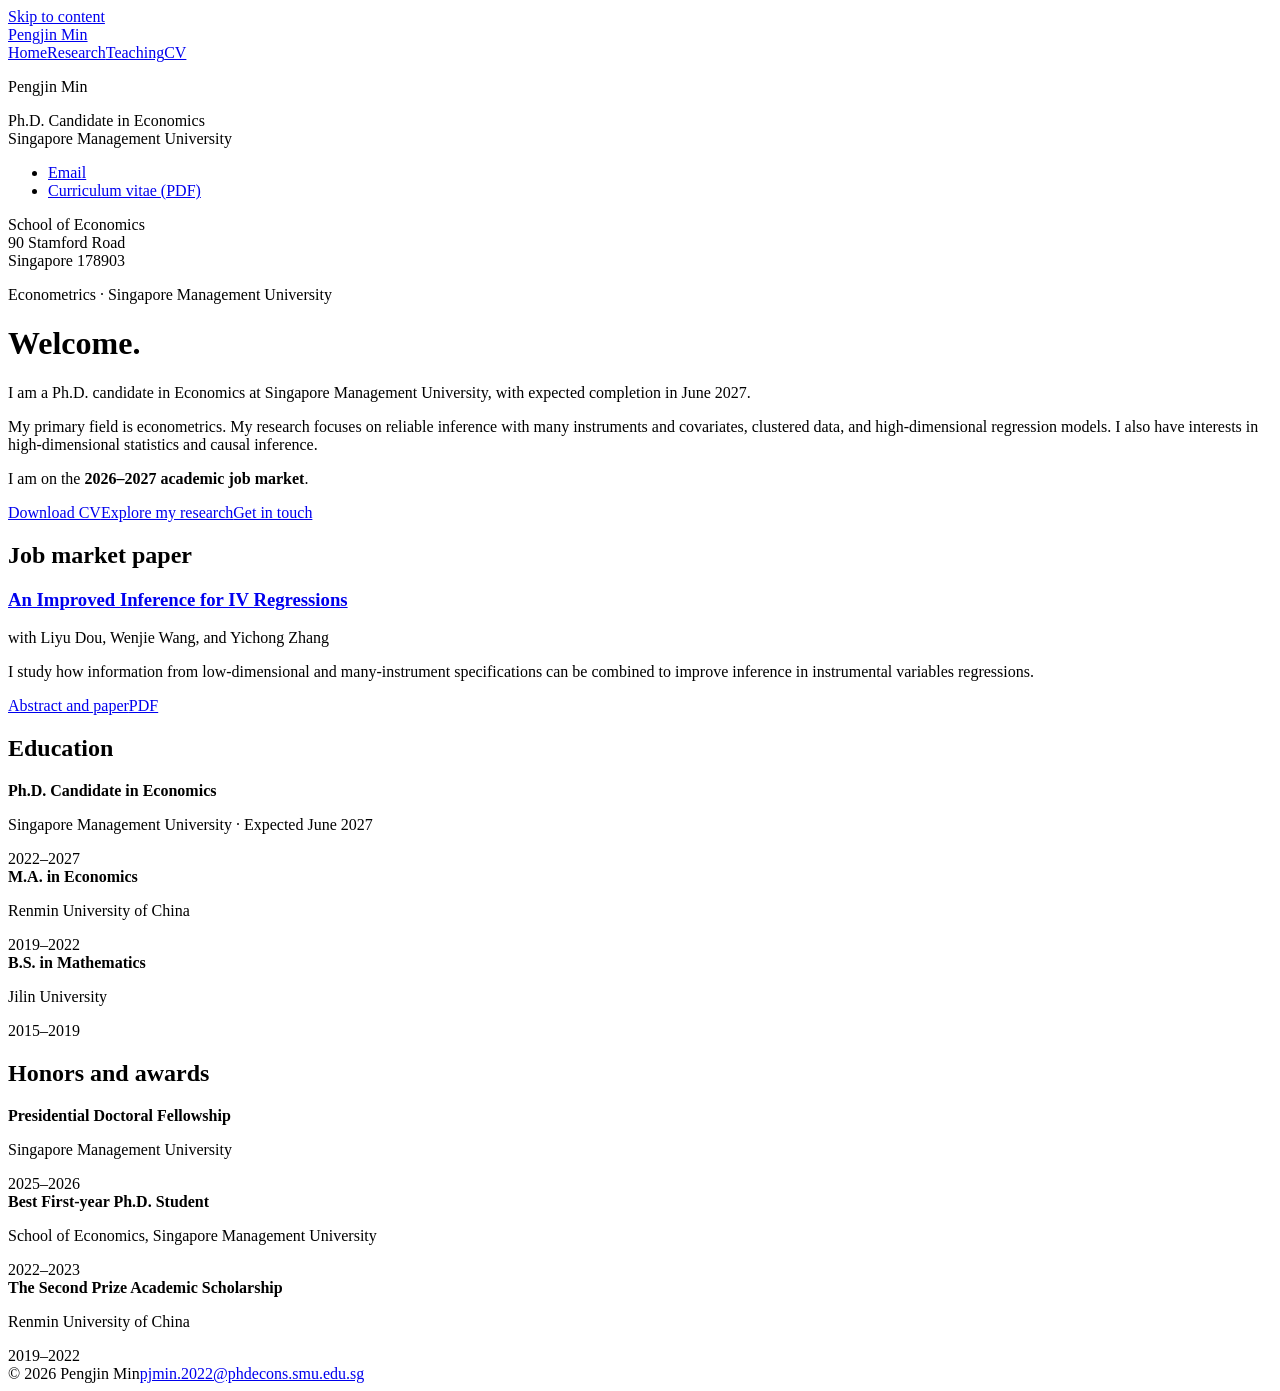
==== index.html @ b20af6e9 "Add academic website pages and editing guide" ====
<!doctype html>
<html lang="en">
<head>
  <meta charset="utf-8">
  <meta name="viewport" content="width=device-width,initial-scale=1">
  <title>Home | Pengjin Min</title>
  <meta name="description" content="Pengjin Min is a Ph.D. candidate in Economics at Singapore Management University. Research in econometrics, high-dimensional statistics, and causal inference.">
  <meta name="theme-color" content="#223342">
  <link rel="canonical" href="https://minpj1997.github.io/">
  <meta property="og:type" content="website">
  <meta property="og:title" content="Home | Pengjin Min">
  <meta property="og:description" content="Pengjin Min is a Ph.D. candidate in Economics at Singapore Management University. Research in econometrics, high-dimensional statistics, and causal inference.">
  <meta property="og:url" content="https://minpj1997.github.io/">
  <link rel="stylesheet" href="assets/style.css">
  <link rel="icon" href="assets/favicon.svg" type="image/svg+xml">
  <script type="application/ld+json">{"@context": "https://schema.org", "@type": "Person", "name": "Pengjin Min", "url": "https://minpj1997.github.io/", "jobTitle": "Ph.D. Candidate in Economics", "affiliation": {"@type": "CollegeOrUniversity", "name": "Singapore Management University"}, "email": "mailto:pjmin.2022@phdecons.smu.edu.sg"}</script>
  
</head>
<body>
  <a class="skip" href="#main">Skip to content</a>
  <header class="site-header"><a class="wordmark" href="index.html">Pengjin Min</a><nav class="nav" aria-label="Main navigation"><a href="index.html" aria-current="page">Home</a><a href="research.html">Research</a><a href="teaching.html">Teaching</a><a href="files/Pengjin_Min_CV.pdf">CV</a></nav></header>
  <div class="layout">
    <aside class="profile" aria-label="Profile and contact">
      <p class="profile-name">Pengjin Min</p>
      <p class="role">Ph.D. Candidate in Economics<br>Singapore Management University</p>
      <ul><li><a href="mailto:pjmin.2022@phdecons.smu.edu.sg">Email</a></li><li><a href="files/Pengjin_Min_CV.pdf">Curriculum vitae (PDF)</a></li></ul>
      <p class="contact-address">School of Economics<br>90 Stamford Road<br>Singapore 178903</p>
    </aside>
    <main id="main"><p class="kicker">Econometrics · Singapore Management University</p>
<h1>Welcome.</h1>
<div class="intro"><p>I am a Ph.D. candidate in Economics at Singapore Management University, with expected completion in June 2027.</p><p>My primary field is econometrics. My research focuses on reliable inference with many instruments and covariates, clustered data, and high-dimensional regression models. I also have interests in high-dimensional statistics and causal inference.</p></div>
<div class="market"><p>I am on the <strong>2026–2027 academic job market</strong>.</p></div>
<div class="inline-links"><a href="files/Pengjin_Min_CV.pdf">Download CV</a><a href="research.html">Explore my research</a><a href="mailto:pjmin.2022@phdecons.smu.edu.sg">Get in touch</a></div>
<h2>Job market paper</h2>
<article class="paper"><h3><a href="papers/iv-inference.html">An Improved Inference for IV Regressions</a></h3><p class="coauthors">with Liyu Dou, Wenjie Wang, and Yichong Zhang</p><p class="paper-summary">I study how information from low-dimensional and many-instrument specifications can be combined to improve inference in instrumental variables regressions.</p><div class="paper-links"><a href="papers/iv-inference.html">Abstract and paper</a><a href="https://arxiv.org/pdf/2506.23816">PDF</a></div></article>
<h2>Education</h2><div class="entry"><div><strong>Ph.D. Candidate in Economics</strong><p>Singapore Management University · Expected June 2027</p></div><time>2022–2027</time></div><div class="entry"><div><strong>M.A. in Economics</strong><p>Renmin University of China</p></div><time>2019–2022</time></div><div class="entry"><div><strong>B.S. in Mathematics</strong><p>Jilin University</p></div><time>2015–2019</time></div><h2>Honors and awards</h2><div class="entry"><div><strong>Presidential Doctoral Fellowship</strong><p>Singapore Management University</p></div><time>2025–2026</time></div><div class="entry"><div><strong>Best First-year Ph.D. Student</strong><p>School of Economics, Singapore Management University</p></div><time>2022–2023</time></div><div class="entry"><div><strong>The Second Prize Academic Scholarship</strong><p>Renmin University of China</p></div><time>2019–2022</time></div></main>
  </div>
  <footer class="site-footer"><span>© 2026 Pengjin Min</span><a href="mailto:pjmin.2022@phdecons.smu.edu.sg">pjmin.2022@phdecons.smu.edu.sg</a></footer>
</body>
</html>
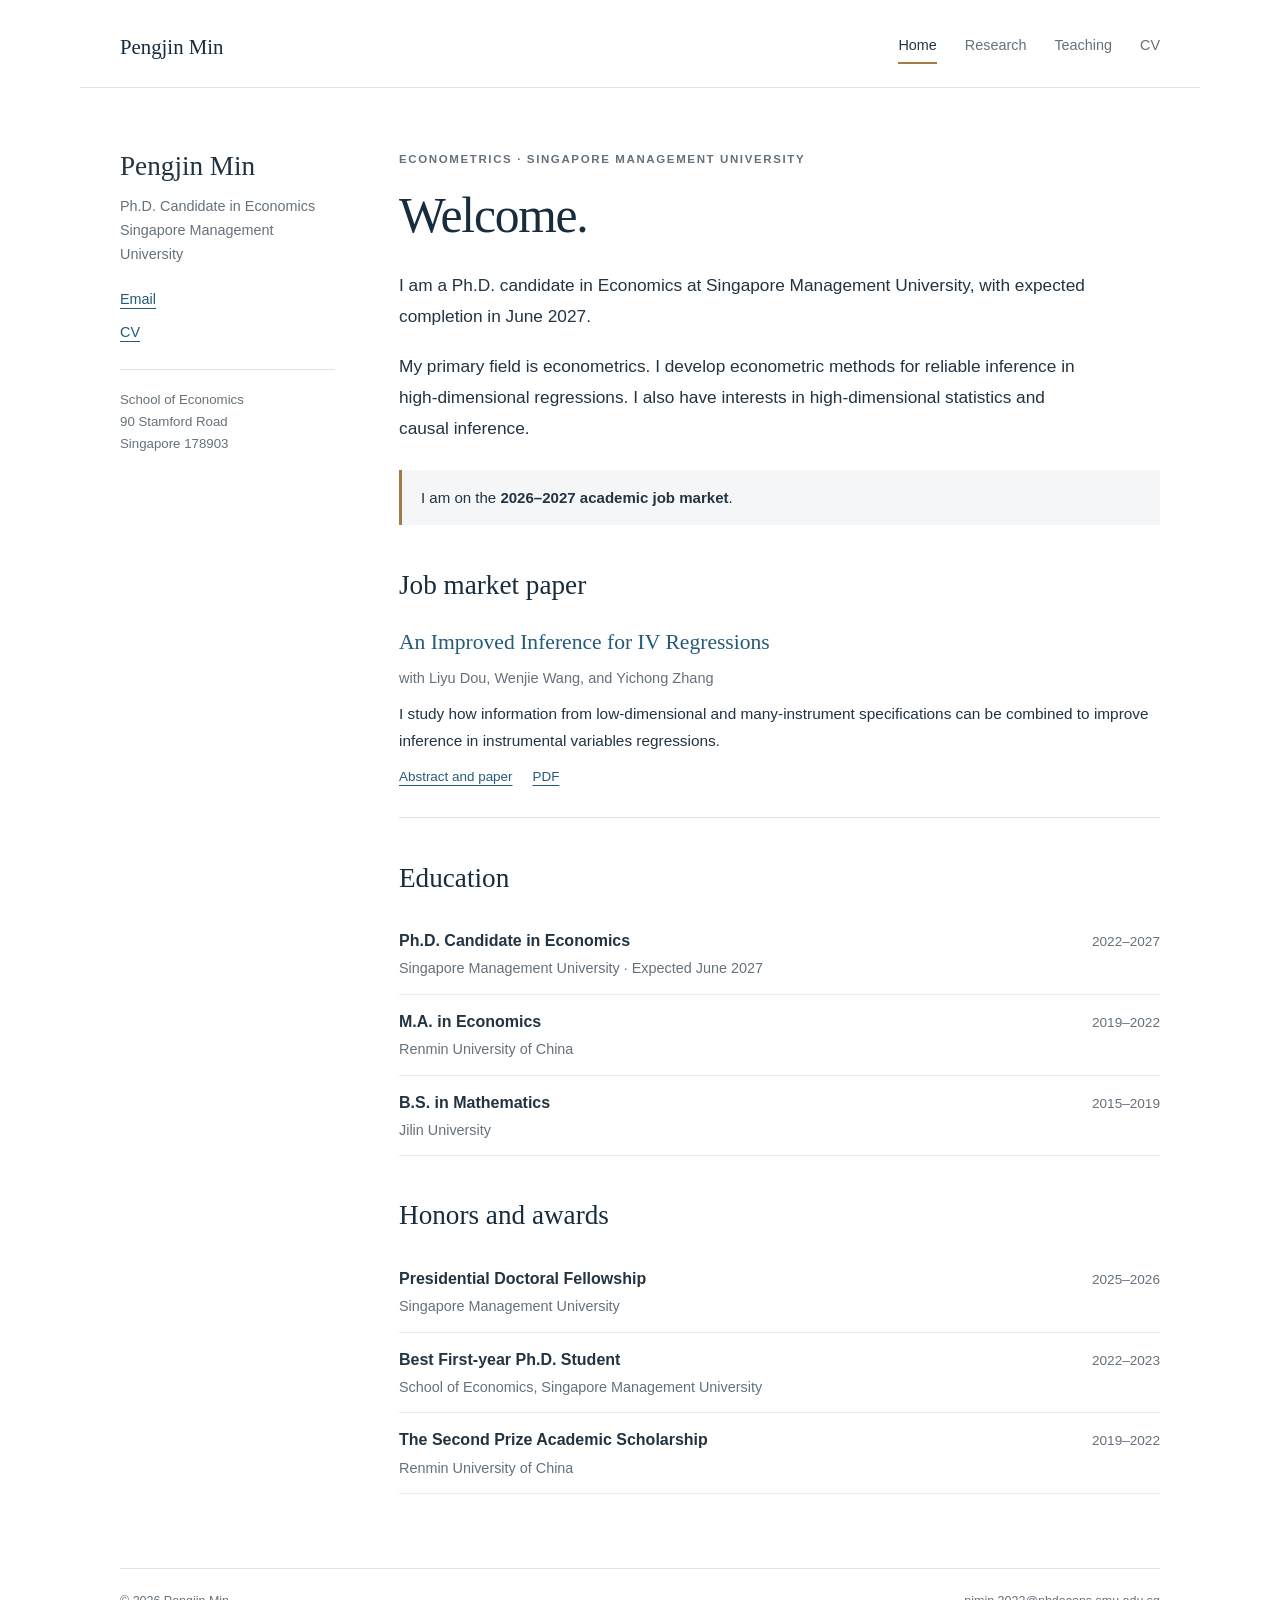
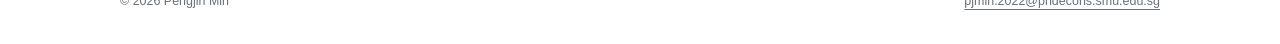
==== commit 81668389: "Refine homepage description and simplify CV links" ====
--- a/index.html
+++ b/index.html
@@ -23,14 +23,13 @@
     <aside class="profile" aria-label="Profile and contact">
       <p class="profile-name">Pengjin Min</p>
       <p class="role">Ph.D. Candidate in Economics<br>Singapore Management University</p>
-      <ul><li><a href="mailto:pjmin.2022@phdecons.smu.edu.sg">Email</a></li><li><a href="files/Pengjin_Min_CV.pdf">Curriculum vitae (PDF)</a></li></ul>
+      <ul><li><a href="mailto:pjmin.2022@phdecons.smu.edu.sg">Email</a></li><li><a href="files/Pengjin_Min_CV.pdf">CV</a></li></ul>
       <p class="contact-address">School of Economics<br>90 Stamford Road<br>Singapore 178903</p>
     </aside>
     <main id="main"><p class="kicker">Econometrics · Singapore Management University</p>
 <h1>Welcome.</h1>
-<div class="intro"><p>I am a Ph.D. candidate in Economics at Singapore Management University, with expected completion in June 2027.</p><p>My primary field is econometrics. My research focuses on reliable inference with many instruments and covariates, clustered data, and high-dimensional regression models. I also have interests in high-dimensional statistics and causal inference.</p></div>
+<div class="intro"><p>I am a Ph.D. candidate in Economics at Singapore Management University, with expected completion in June 2027.</p><p>My primary field is econometrics. I develop econometric methods for reliable inference in high-dimensional regressions. I also have interests in high-dimensional statistics and causal inference.</p></div>
 <div class="market"><p>I am on the <strong>2026–2027 academic job market</strong>.</p></div>
-<div class="inline-links"><a href="files/Pengjin_Min_CV.pdf">Download CV</a><a href="research.html">Explore my research</a><a href="mailto:pjmin.2022@phdecons.smu.edu.sg">Get in touch</a></div>
 <h2>Job market paper</h2>
 <article class="paper"><h3><a href="papers/iv-inference.html">An Improved Inference for IV Regressions</a></h3><p class="coauthors">with Liyu Dou, Wenjie Wang, and Yichong Zhang</p><p class="paper-summary">I study how information from low-dimensional and many-instrument specifications can be combined to improve inference in instrumental variables regressions.</p><div class="paper-links"><a href="papers/iv-inference.html">Abstract and paper</a><a href="https://arxiv.org/pdf/2506.23816">PDF</a></div></article>
 <h2>Education</h2><div class="entry"><div><strong>Ph.D. Candidate in Economics</strong><p>Singapore Management University · Expected June 2027</p></div><time>2022–2027</time></div><div class="entry"><div><strong>M.A. in Economics</strong><p>Renmin University of China</p></div><time>2019–2022</time></div><div class="entry"><div><strong>B.S. in Mathematics</strong><p>Jilin University</p></div><time>2015–2019</time></div><h2>Honors and awards</h2><div class="entry"><div><strong>Presidential Doctoral Fellowship</strong><p>Singapore Management University</p></div><time>2025–2026</time></div><div class="entry"><div><strong>Best First-year Ph.D. Student</strong><p>School of Economics, Singapore Management University</p></div><time>2022–2023</time></div><div class="entry"><div><strong>The Second Prize Academic Scholarship</strong><p>Renmin University of China</p></div><time>2019–2022</time></div></main>
--- a/assets/style.css
+++ b/assets/style.css
@@ -0,0 +1,6 @@
+:root{--ink:#223342;--muted:#65717b;--link:#245b7a;--rule:#dce2e6;--paper:#fff;--wash:#f4f6f7;--accent:#a47b43}
+*{box-sizing:border-box}html{scroll-behavior:smooth}body{margin:0;background:var(--paper);color:var(--ink);font-family:-apple-system,BlinkMacSystemFont,"Segoe UI",Arial,sans-serif;font-size:16px;line-height:1.7;-webkit-font-smoothing:antialiased}a{color:var(--link);text-decoration-thickness:1px;text-underline-offset:4px}a:hover{color:#102f45}a:focus-visible,summary:focus-visible{outline:3px solid #9dc4d7;outline-offset:5px}p{margin:0 0 1.15rem}h1,h2,h3{font-family:Georgia,"Times New Roman",serif;font-weight:400;line-height:1.23;color:#172c3d}h1{font-size:clamp(2.3rem,4.5vw,3.1rem);letter-spacing:-.025em;margin:0 0 1.5rem}h2{font-size:1.7rem;margin:2.7rem 0 1.2rem}h3{font-size:1.25rem;margin:0 0 .6rem}ul{padding-left:1.2rem}.skip{position:absolute;left:1rem;top:-80px;background:#fff;padding:.6rem 1rem;z-index:5}.skip:focus{top:1rem}.site-header{max-width:1120px;margin:auto;padding:28px 40px 23px;display:flex;justify-content:space-between;align-items:center;border-bottom:1px solid var(--rule);gap:24px}.wordmark{font-family:Georgia,"Times New Roman",serif;font-size:1.3rem;text-decoration:none;color:#172c3d}.nav{display:flex;flex-wrap:wrap;gap:28px;font-size:.9rem}.nav a{text-decoration:none;color:var(--muted);padding:5px 0}.nav a[aria-current=page]{color:var(--ink);border-bottom:2px solid var(--accent)}.nav a:hover{color:var(--link)}.layout{max-width:1120px;margin:auto;display:grid;grid-template-columns:215px minmax(0,1fr);gap:64px;padding:62px 40px 74px}.profile{font-size:.9rem;line-height:1.65}.profile-name{font-family:Georgia,"Times New Roman",serif;font-size:1.7rem;line-height:1.2;color:var(--ink);margin:0 0 12px}.profile .role{margin:0 0 22px;color:var(--muted)}.profile ul{list-style:none;padding:0;margin:0}.profile li{margin:.55rem 0}.profile a{overflow-wrap:anywhere}.profile .contact-address{border-top:1px solid var(--rule);margin-top:24px;padding-top:19px;color:var(--muted);font-size:.83rem}.kicker{font-size:.72rem;font-weight:600;letter-spacing:.14em;text-transform:uppercase;color:var(--muted);margin:0 0 15px}.intro{font-size:1.08rem;line-height:1.8;max-width:690px}.market{padding:15px 19px;background:var(--wash);border-left:3px solid var(--accent);font-size:.94rem;margin:26px 0 29px}.market p{margin:0}.inline-links{display:flex;flex-wrap:wrap;gap:10px 24px;font-size:.9rem;margin:18px 0 0}.section-lead{color:var(--muted);max-width:660px}.paper{padding:26px 0 29px;border-bottom:1px solid var(--rule)}.paper:first-of-type{padding-top:8px}.paper h2,.paper h3{font-size:1.35rem;margin:0 0 .65rem}.paper h3 a,.paper h2 a{text-decoration:none}.paper h3 a:hover,.paper h2 a:hover{text-decoration:underline}.coauthors{color:var(--muted);font-size:.91rem;margin:0 0 .65rem}.status{font-size:.81rem;color:var(--muted);margin:0 0 1rem}.tag{display:inline-block;font-family:-apple-system,BlinkMacSystemFont,"Segoe UI",Arial,sans-serif;color:#73562f;font-size:.69rem;letter-spacing:.07em;text-transform:uppercase;margin-bottom:10px;font-weight:650}.paper-summary{font-size:.96rem;margin-bottom:12px}.paper details{font-size:.92rem;margin-top:14px}.paper summary{color:var(--link);cursor:pointer;width:max-content;max-width:100%}.paper details[open] summary{margin-bottom:14px}.paper details p{color:#44525f;line-height:1.8}.paper-links{display:flex;gap:20px;flex-wrap:wrap;font-size:.84rem}.paper-links a{white-space:nowrap}.entry{display:grid;grid-template-columns:1fr auto;gap:16px;padding:13px 0;border-bottom:1px solid #e8ecef}.entry strong{font-weight:550}.entry p{margin:2px 0 0;color:var(--muted);font-size:.9rem}.entry time{font-size:.85rem;color:var(--muted);white-space:nowrap;padding-top:3px}.small{font-size:.87rem;color:var(--muted)}.paper-page h1{font-size:clamp(1.9rem,3.5vw,2.5rem)}.paper-page .abstract{font-family:Georgia,"Times New Roman",serif;font-size:1.08rem;line-height:1.85}.paper-page .back{display:inline-block;font-size:.84rem;margin-bottom:25px}.site-footer{max-width:1040px;margin:0 auto;padding:22px 0 32px;border-top:1px solid var(--rule);font-size:.78rem;display:flex;justify-content:space-between;gap:20px;color:var(--muted)}.site-footer a{color:var(--muted)}
+@media(max-width:850px){.layout{grid-template-columns:185px minmax(0,1fr);gap:36px;padding:44px 28px 58px}.site-header{padding:22px 28px}.site-footer{margin:0 28px}.nav{gap:20px}}
+@media(max-width:620px){.site-header{padding:20px 22px;align-items:flex-start;flex-direction:column;gap:12px}.nav{gap:25px;font-size:.88rem}.layout{display:block;padding:33px 22px 48px}.profile{display:none}.intro{font-size:1rem}h1{font-size:2.3rem;margin-bottom:1.3rem}h2{margin-top:2.2rem}.entry{gap:9px}.entry time{font-size:.78rem}.site-footer{margin:0 22px;flex-direction:column;gap:5px}.paper-page h1{font-size:1.9rem}.market{padding:14px 16px}.paper{padding:24px 0}.paper-page .abstract{font-size:1rem}}
+@media(prefers-reduced-motion:reduce){html{scroll-behavior:auto}}
+@media print{.site-header,.profile,.site-footer,.skip,.back{display:none}.layout{display:block;padding:0;max-width:none}body{font-size:11pt}.market{background:none}.paper{break-inside:avoid}a{color:#000}}
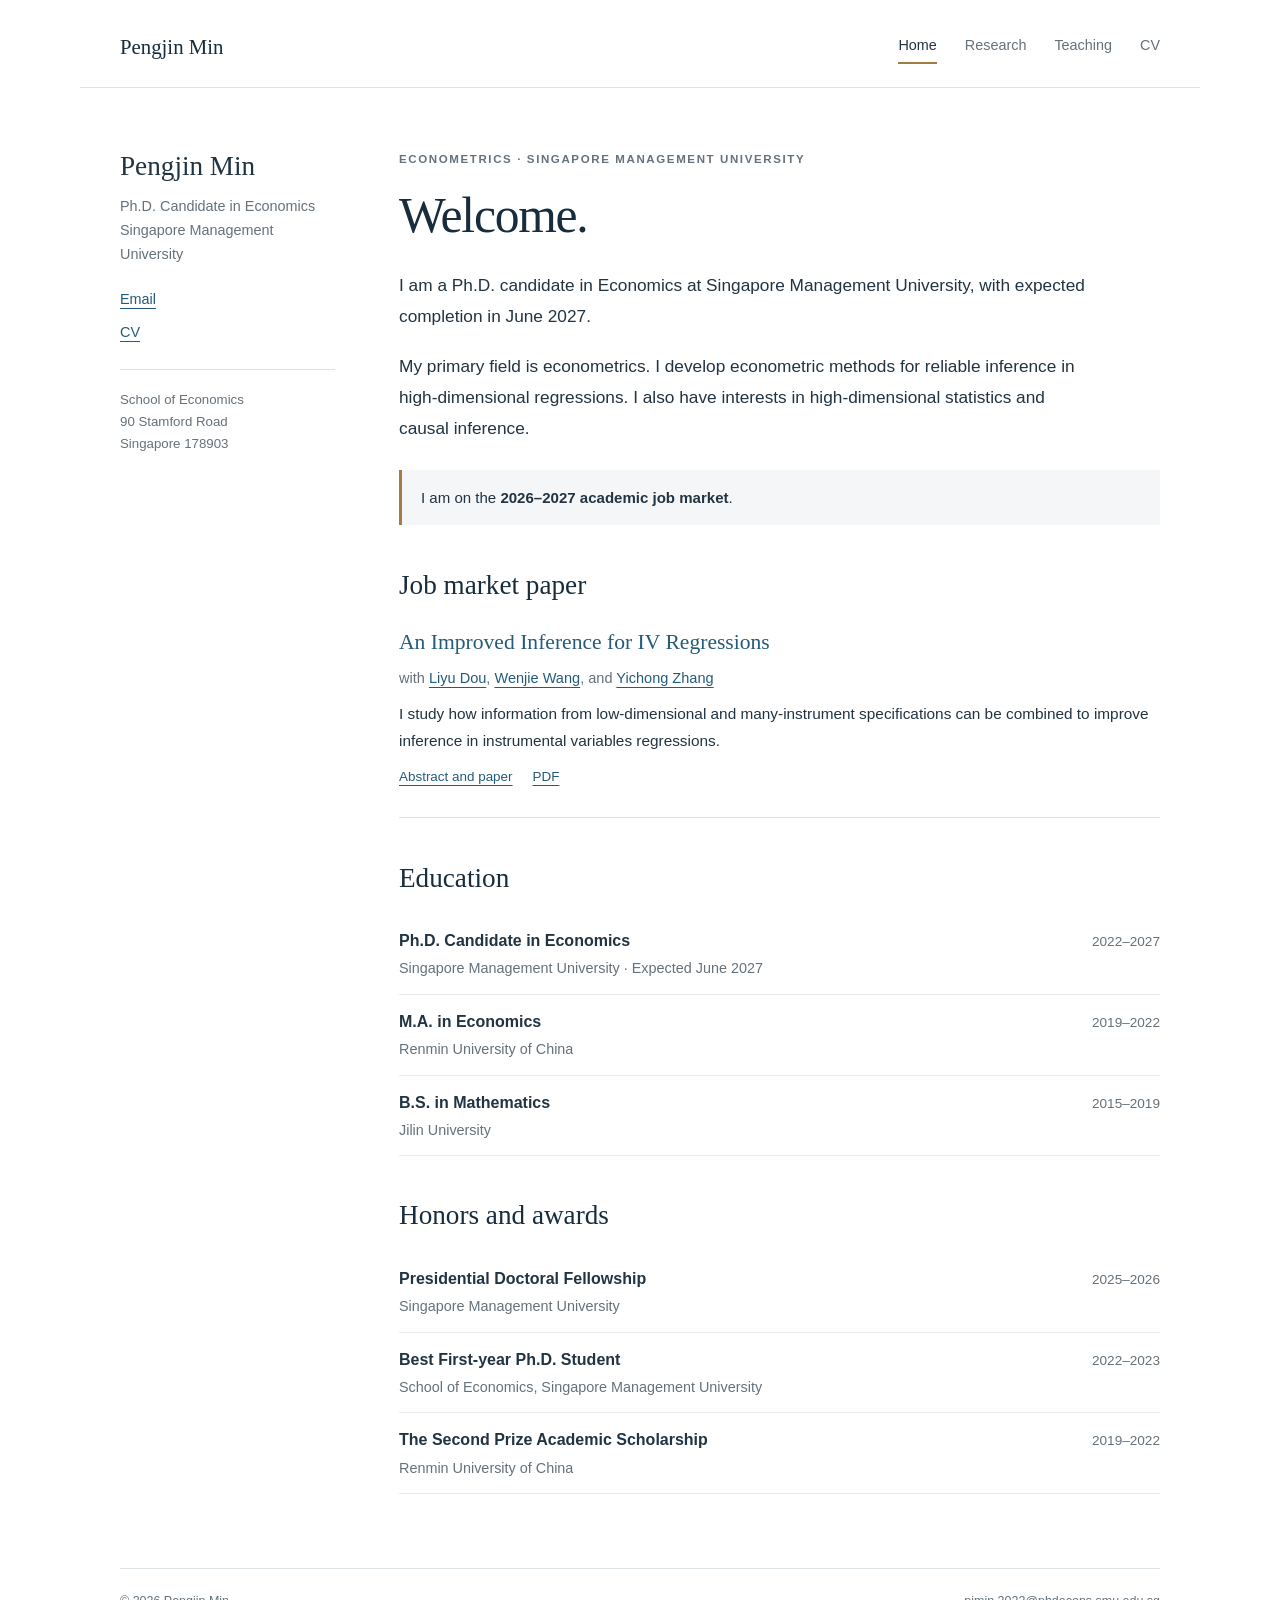
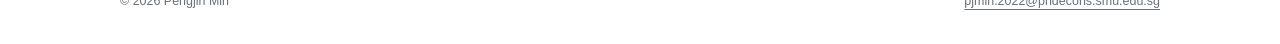
==== commit f4076e9e: "Link coauthor names to their personal websites" ====
--- a/index.html
+++ b/index.html
@@ -31,7 +31,7 @@
 <div class="intro"><p>I am a Ph.D. candidate in Economics at Singapore Management University, with expected completion in June 2027.</p><p>My primary field is econometrics. I develop econometric methods for reliable inference in high-dimensional regressions. I also have interests in high-dimensional statistics and causal inference.</p></div>
 <div class="market"><p>I am on the <strong>2026–2027 academic job market</strong>.</p></div>
 <h2>Job market paper</h2>
-<article class="paper"><h3><a href="papers/iv-inference.html">An Improved Inference for IV Regressions</a></h3><p class="coauthors">with Liyu Dou, Wenjie Wang, and Yichong Zhang</p><p class="paper-summary">I study how information from low-dimensional and many-instrument specifications can be combined to improve inference in instrumental variables regressions.</p><div class="paper-links"><a href="papers/iv-inference.html">Abstract and paper</a><a href="https://arxiv.org/pdf/2506.23816">PDF</a></div></article>
+<article class="paper"><h3><a href="papers/iv-inference.html">An Improved Inference for IV Regressions</a></h3><p class="coauthors">with <a href="https://sites.google.com/view/liyudou/">Liyu Dou</a>, <a href="https://sites.google.com/site/wenjiemetrics/home">Wenjie Wang</a>, and <a href="https://sites.google.com/site/yichongzhang86/">Yichong Zhang</a></p><p class="paper-summary">I study how information from low-dimensional and many-instrument specifications can be combined to improve inference in instrumental variables regressions.</p><div class="paper-links"><a href="papers/iv-inference.html">Abstract and paper</a><a href="https://arxiv.org/pdf/2506.23816">PDF</a></div></article>
 <h2>Education</h2><div class="entry"><div><strong>Ph.D. Candidate in Economics</strong><p>Singapore Management University · Expected June 2027</p></div><time>2022–2027</time></div><div class="entry"><div><strong>M.A. in Economics</strong><p>Renmin University of China</p></div><time>2019–2022</time></div><div class="entry"><div><strong>B.S. in Mathematics</strong><p>Jilin University</p></div><time>2015–2019</time></div><h2>Honors and awards</h2><div class="entry"><div><strong>Presidential Doctoral Fellowship</strong><p>Singapore Management University</p></div><time>2025–2026</time></div><div class="entry"><div><strong>Best First-year Ph.D. Student</strong><p>School of Economics, Singapore Management University</p></div><time>2022–2023</time></div><div class="entry"><div><strong>The Second Prize Academic Scholarship</strong><p>Renmin University of China</p></div><time>2019–2022</time></div></main>
   </div>
   <footer class="site-footer"><span>© 2026 Pengjin Min</span><a href="mailto:pjmin.2022@phdecons.smu.edu.sg">pjmin.2022@phdecons.smu.edu.sg</a></footer>
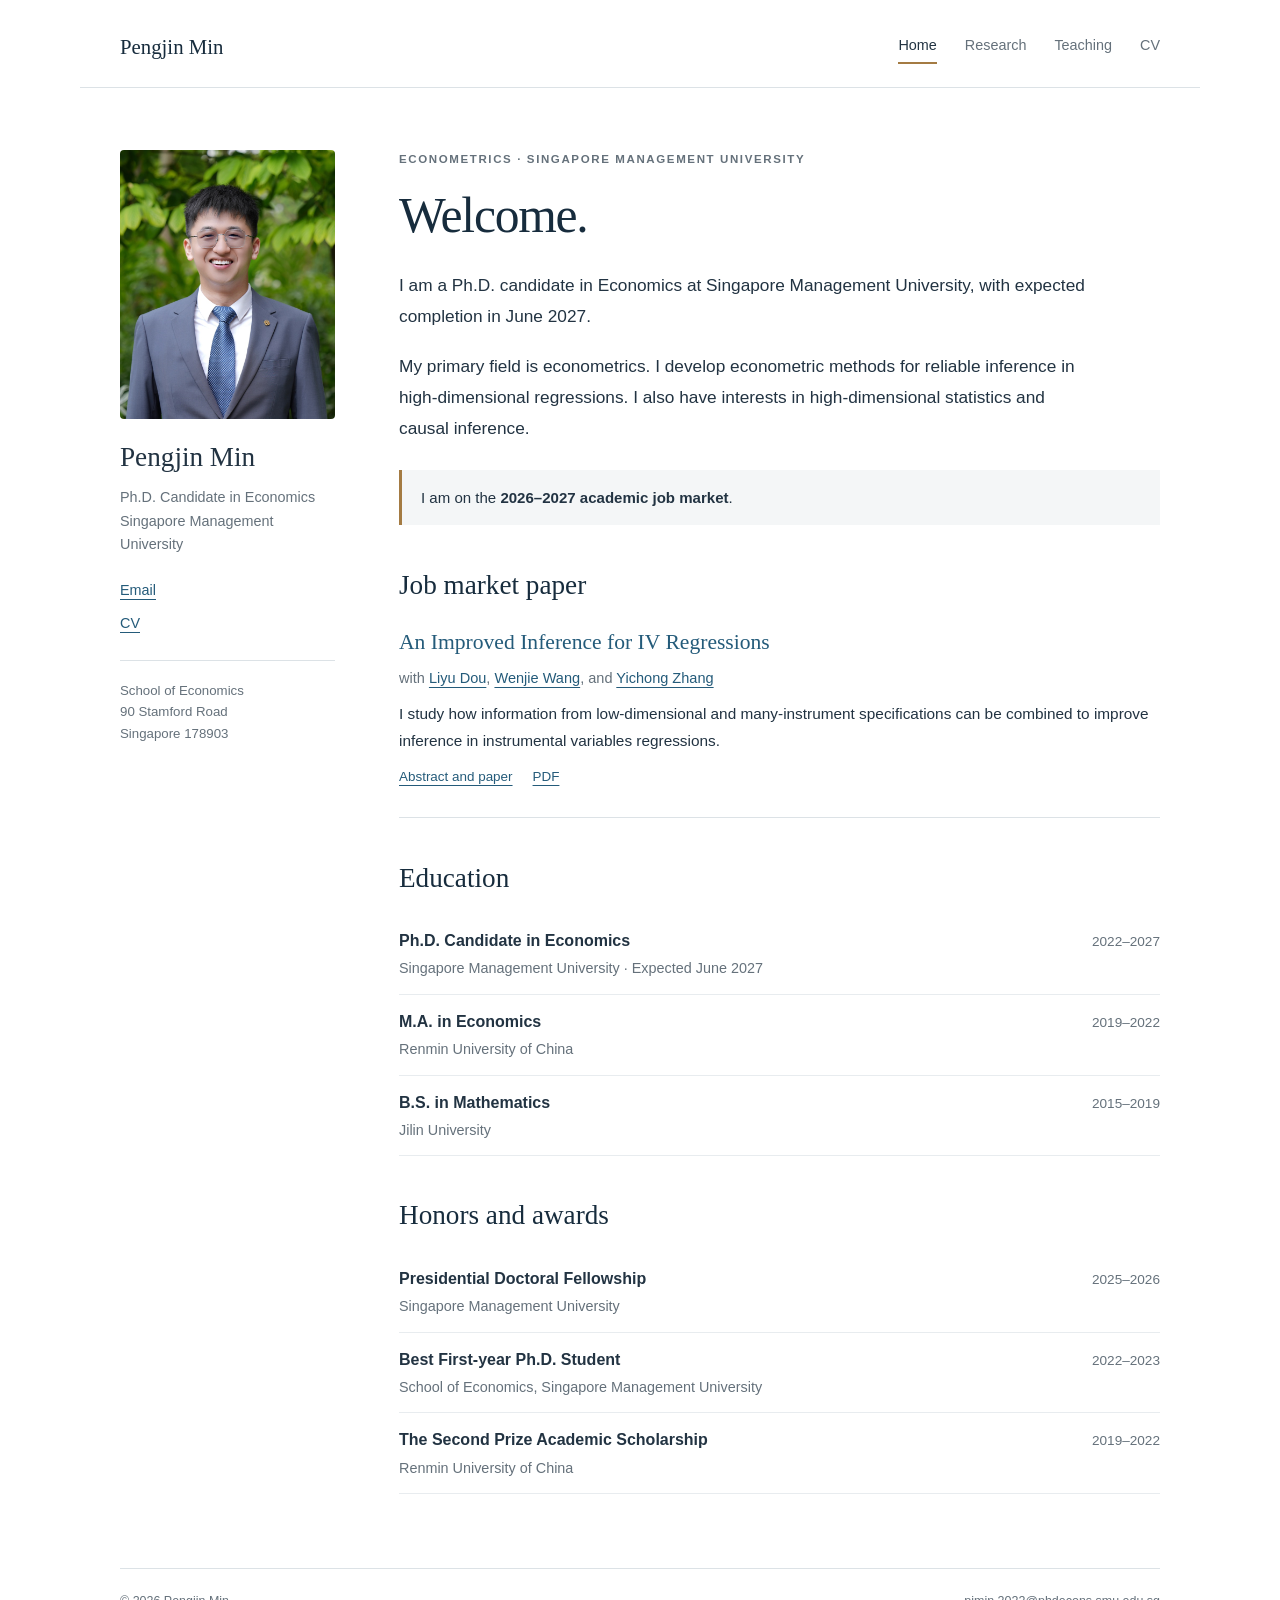
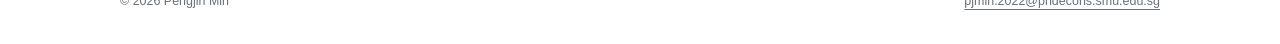
==== commit ccbc86d7: "Display the portrait on the main site pages" ====
--- a/index.html
+++ b/index.html
@@ -21,6 +21,7 @@
   <header class="site-header"><a class="wordmark" href="index.html">Pengjin Min</a><nav class="nav" aria-label="Main navigation"><a href="index.html" aria-current="page">Home</a><a href="research.html">Research</a><a href="teaching.html">Teaching</a><a href="files/Pengjin_Min_CV.pdf">CV</a></nav></header>
   <div class="layout">
     <aside class="profile" aria-label="Profile and contact">
+      <img class="profile-photo" src="assets/pengjin-min.jpg" alt="Portrait of Pengjin Min" width="800" height="1200" decoding="async">
       <p class="profile-name">Pengjin Min</p>
       <p class="role">Ph.D. Candidate in Economics<br>Singapore Management University</p>
       <ul><li><a href="mailto:pjmin.2022@phdecons.smu.edu.sg">Email</a></li><li><a href="files/Pengjin_Min_CV.pdf">CV</a></li></ul>
--- a/assets/style.css
+++ b/assets/style.css
@@ -1,6 +1,6 @@
 :root{--ink:#223342;--muted:#65717b;--link:#245b7a;--rule:#dce2e6;--paper:#fff;--wash:#f4f6f7;--accent:#a47b43}
-*{box-sizing:border-box}html{scroll-behavior:smooth}body{margin:0;background:var(--paper);color:var(--ink);font-family:-apple-system,BlinkMacSystemFont,"Segoe UI",Arial,sans-serif;font-size:16px;line-height:1.7;-webkit-font-smoothing:antialiased}a{color:var(--link);text-decoration-thickness:1px;text-underline-offset:4px}a:hover{color:#102f45}a:focus-visible,summary:focus-visible{outline:3px solid #9dc4d7;outline-offset:5px}p{margin:0 0 1.15rem}h1,h2,h3{font-family:Georgia,"Times New Roman",serif;font-weight:400;line-height:1.23;color:#172c3d}h1{font-size:clamp(2.3rem,4.5vw,3.1rem);letter-spacing:-.025em;margin:0 0 1.5rem}h2{font-size:1.7rem;margin:2.7rem 0 1.2rem}h3{font-size:1.25rem;margin:0 0 .6rem}ul{padding-left:1.2rem}.skip{position:absolute;left:1rem;top:-80px;background:#fff;padding:.6rem 1rem;z-index:5}.skip:focus{top:1rem}.site-header{max-width:1120px;margin:auto;padding:28px 40px 23px;display:flex;justify-content:space-between;align-items:center;border-bottom:1px solid var(--rule);gap:24px}.wordmark{font-family:Georgia,"Times New Roman",serif;font-size:1.3rem;text-decoration:none;color:#172c3d}.nav{display:flex;flex-wrap:wrap;gap:28px;font-size:.9rem}.nav a{text-decoration:none;color:var(--muted);padding:5px 0}.nav a[aria-current=page]{color:var(--ink);border-bottom:2px solid var(--accent)}.nav a:hover{color:var(--link)}.layout{max-width:1120px;margin:auto;display:grid;grid-template-columns:215px minmax(0,1fr);gap:64px;padding:62px 40px 74px}.profile{font-size:.9rem;line-height:1.65}.profile-name{font-family:Georgia,"Times New Roman",serif;font-size:1.7rem;line-height:1.2;color:var(--ink);margin:0 0 12px}.profile .role{margin:0 0 22px;color:var(--muted)}.profile ul{list-style:none;padding:0;margin:0}.profile li{margin:.55rem 0}.profile a{overflow-wrap:anywhere}.profile .contact-address{border-top:1px solid var(--rule);margin-top:24px;padding-top:19px;color:var(--muted);font-size:.83rem}.kicker{font-size:.72rem;font-weight:600;letter-spacing:.14em;text-transform:uppercase;color:var(--muted);margin:0 0 15px}.intro{font-size:1.08rem;line-height:1.8;max-width:690px}.market{padding:15px 19px;background:var(--wash);border-left:3px solid var(--accent);font-size:.94rem;margin:26px 0 29px}.market p{margin:0}.inline-links{display:flex;flex-wrap:wrap;gap:10px 24px;font-size:.9rem;margin:18px 0 0}.section-lead{color:var(--muted);max-width:660px}.paper{padding:26px 0 29px;border-bottom:1px solid var(--rule)}.paper:first-of-type{padding-top:8px}.paper h2,.paper h3{font-size:1.35rem;margin:0 0 .65rem}.paper h3 a,.paper h2 a{text-decoration:none}.paper h3 a:hover,.paper h2 a:hover{text-decoration:underline}.coauthors{color:var(--muted);font-size:.91rem;margin:0 0 .65rem}.status{font-size:.81rem;color:var(--muted);margin:0 0 1rem}.tag{display:inline-block;font-family:-apple-system,BlinkMacSystemFont,"Segoe UI",Arial,sans-serif;color:#73562f;font-size:.69rem;letter-spacing:.07em;text-transform:uppercase;margin-bottom:10px;font-weight:650}.paper-summary{font-size:.96rem;margin-bottom:12px}.paper details{font-size:.92rem;margin-top:14px}.paper summary{color:var(--link);cursor:pointer;width:max-content;max-width:100%}.paper details[open] summary{margin-bottom:14px}.paper details p{color:#44525f;line-height:1.8}.paper-links{display:flex;gap:20px;flex-wrap:wrap;font-size:.84rem}.paper-links a{white-space:nowrap}.entry{display:grid;grid-template-columns:1fr auto;gap:16px;padding:13px 0;border-bottom:1px solid #e8ecef}.entry strong{font-weight:550}.entry p{margin:2px 0 0;color:var(--muted);font-size:.9rem}.entry time{font-size:.85rem;color:var(--muted);white-space:nowrap;padding-top:3px}.small{font-size:.87rem;color:var(--muted)}.paper-page h1{font-size:clamp(1.9rem,3.5vw,2.5rem)}.paper-page .abstract{font-family:Georgia,"Times New Roman",serif;font-size:1.08rem;line-height:1.85}.paper-page .back{display:inline-block;font-size:.84rem;margin-bottom:25px}.site-footer{max-width:1040px;margin:0 auto;padding:22px 0 32px;border-top:1px solid var(--rule);font-size:.78rem;display:flex;justify-content:space-between;gap:20px;color:var(--muted)}.site-footer a{color:var(--muted)}
+*{box-sizing:border-box}html{scroll-behavior:smooth}body{margin:0;background:var(--paper);color:var(--ink);font-family:-apple-system,BlinkMacSystemFont,"Segoe UI",Arial,sans-serif;font-size:16px;line-height:1.7;-webkit-font-smoothing:antialiased}a{color:var(--link);text-decoration-thickness:1px;text-underline-offset:4px}a:hover{color:#102f45}a:focus-visible,summary:focus-visible{outline:3px solid #9dc4d7;outline-offset:5px}p{margin:0 0 1.15rem}h1,h2,h3{font-family:Georgia,"Times New Roman",serif;font-weight:400;line-height:1.23;color:#172c3d}h1{font-size:clamp(2.3rem,4.5vw,3.1rem);letter-spacing:-.025em;margin:0 0 1.5rem}h2{font-size:1.7rem;margin:2.7rem 0 1.2rem}h3{font-size:1.25rem;margin:0 0 .6rem}ul{padding-left:1.2rem}.skip{position:absolute;left:1rem;top:-80px;background:#fff;padding:.6rem 1rem;z-index:5}.skip:focus{top:1rem}.site-header{max-width:1120px;margin:auto;padding:28px 40px 23px;display:flex;justify-content:space-between;align-items:center;border-bottom:1px solid var(--rule);gap:24px}.wordmark{font-family:Georgia,"Times New Roman",serif;font-size:1.3rem;text-decoration:none;color:#172c3d}.nav{display:flex;flex-wrap:wrap;gap:28px;font-size:.9rem}.nav a{text-decoration:none;color:var(--muted);padding:5px 0}.nav a[aria-current=page]{color:var(--ink);border-bottom:2px solid var(--accent)}.nav a:hover{color:var(--link)}.layout{max-width:1120px;margin:auto;display:grid;grid-template-columns:215px minmax(0,1fr);gap:64px;padding:62px 40px 74px}.profile{font-size:.9rem;line-height:1.65}.profile-photo{display:block;width:100%;height:auto;aspect-ratio:4/5;object-fit:cover;object-position:center 35%;border-radius:4px;margin:0 0 22px}.profile-name{font-family:Georgia,"Times New Roman",serif;font-size:1.7rem;line-height:1.2;color:var(--ink);margin:0 0 12px}.profile .role{margin:0 0 22px;color:var(--muted)}.profile ul{list-style:none;padding:0;margin:0}.profile li{margin:.55rem 0}.profile a{overflow-wrap:anywhere}.profile .contact-address{border-top:1px solid var(--rule);margin-top:24px;padding-top:19px;color:var(--muted);font-size:.83rem}.kicker{font-size:.72rem;font-weight:600;letter-spacing:.14em;text-transform:uppercase;color:var(--muted);margin:0 0 15px}.intro{font-size:1.08rem;line-height:1.8;max-width:690px}.market{padding:15px 19px;background:var(--wash);border-left:3px solid var(--accent);font-size:.94rem;margin:26px 0 29px}.market p{margin:0}.inline-links{display:flex;flex-wrap:wrap;gap:10px 24px;font-size:.9rem;margin:18px 0 0}.section-lead{color:var(--muted);max-width:660px}.paper{padding:26px 0 29px;border-bottom:1px solid var(--rule)}.paper:first-of-type{padding-top:8px}.paper h2,.paper h3{font-size:1.35rem;margin:0 0 .65rem}.paper h3 a,.paper h2 a{text-decoration:none}.paper h3 a:hover,.paper h2 a:hover{text-decoration:underline}.coauthors{color:var(--muted);font-size:.91rem;margin:0 0 .65rem}.status{font-size:.81rem;color:var(--muted);margin:0 0 1rem}.tag{display:inline-block;font-family:-apple-system,BlinkMacSystemFont,"Segoe UI",Arial,sans-serif;color:#73562f;font-size:.69rem;letter-spacing:.07em;text-transform:uppercase;margin-bottom:10px;font-weight:650}.paper-summary{font-size:.96rem;margin-bottom:12px}.paper details{font-size:.92rem;margin-top:14px}.paper summary{color:var(--link);cursor:pointer;width:max-content;max-width:100%}.paper details[open] summary{margin-bottom:14px}.paper details p{color:#44525f;line-height:1.8}.paper-links{display:flex;gap:20px;flex-wrap:wrap;font-size:.84rem}.paper-links a{white-space:nowrap}.entry{display:grid;grid-template-columns:1fr auto;gap:16px;padding:13px 0;border-bottom:1px solid #e8ecef}.entry strong{font-weight:550}.entry p{margin:2px 0 0;color:var(--muted);font-size:.9rem}.entry time{font-size:.85rem;color:var(--muted);white-space:nowrap;padding-top:3px}.small{font-size:.87rem;color:var(--muted)}.paper-page h1{font-size:clamp(1.9rem,3.5vw,2.5rem)}.paper-page .abstract{font-family:Georgia,"Times New Roman",serif;font-size:1.08rem;line-height:1.85}.paper-page .back{display:inline-block;font-size:.84rem;margin-bottom:25px}.site-footer{max-width:1040px;margin:0 auto;padding:22px 0 32px;border-top:1px solid var(--rule);font-size:.78rem;display:flex;justify-content:space-between;gap:20px;color:var(--muted)}.site-footer a{color:var(--muted)}
 @media(max-width:850px){.layout{grid-template-columns:185px minmax(0,1fr);gap:36px;padding:44px 28px 58px}.site-header{padding:22px 28px}.site-footer{margin:0 28px}.nav{gap:20px}}
-@media(max-width:620px){.site-header{padding:20px 22px;align-items:flex-start;flex-direction:column;gap:12px}.nav{gap:25px;font-size:.88rem}.layout{display:block;padding:33px 22px 48px}.profile{display:none}.intro{font-size:1rem}h1{font-size:2.3rem;margin-bottom:1.3rem}h2{margin-top:2.2rem}.entry{gap:9px}.entry time{font-size:.78rem}.site-footer{margin:0 22px;flex-direction:column;gap:5px}.paper-page h1{font-size:1.9rem}.market{padding:14px 16px}.paper{padding:24px 0}.paper-page .abstract{font-size:1rem}}
+@media(max-width:620px){.site-header{padding:20px 22px;align-items:flex-start;flex-direction:column;gap:12px}.nav{gap:25px;font-size:.88rem}.layout{display:block;padding:33px 22px 48px}.profile{display:grid;grid-template-columns:84px minmax(0,1fr);column-gap:18px;align-items:center;margin-bottom:30px;padding-bottom:26px;border-bottom:1px solid var(--rule)}.profile-photo{grid-column:1;grid-row:1 / span 2;width:84px;height:105px;margin:0}.profile-name{grid-column:2;font-size:1.2rem;margin:0 0 5px;align-self:end;min-width:0}.profile .role{grid-column:2;font-size:.8rem;line-height:1.5;margin:0;align-self:start;min-width:0}.profile ul,.profile .contact-address{display:none}.intro{font-size:1rem}h1{font-size:2.3rem;margin-bottom:1.3rem}h2{margin-top:2.2rem}.entry{gap:9px}.entry time{font-size:.78rem}.site-footer{margin:0 22px;flex-direction:column;gap:5px}.paper-page h1{font-size:1.9rem}.market{padding:14px 16px}.paper{padding:24px 0}.paper-page .abstract{font-size:1rem}}
 @media(prefers-reduced-motion:reduce){html{scroll-behavior:auto}}
 @media print{.site-header,.profile,.site-footer,.skip,.back{display:none}.layout{display:block;padding:0;max-width:none}body{font-size:11pt}.market{background:none}.paper{break-inside:avoid}a{color:#000}}
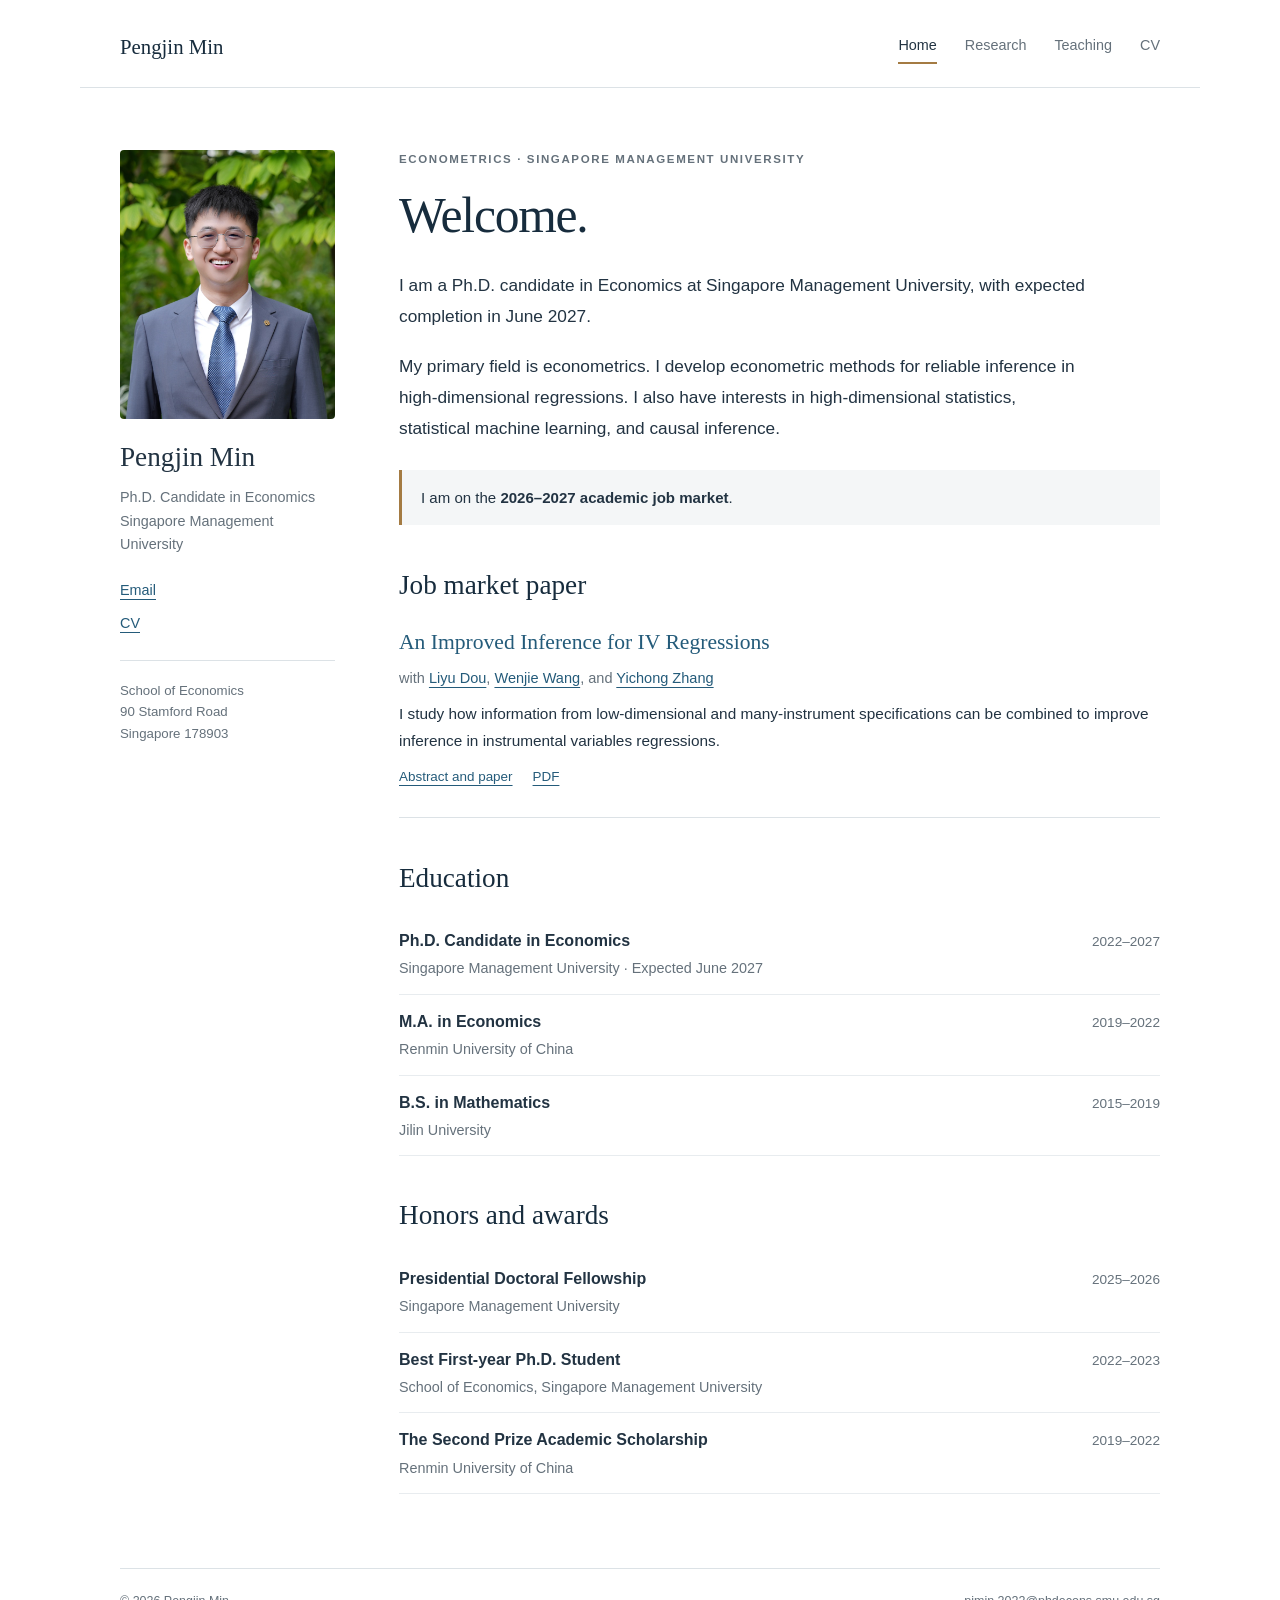
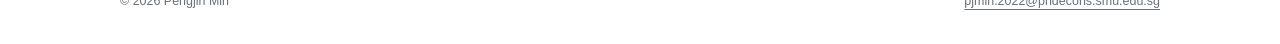
==== commit 5f81e392: "Add statistical machine learning to research interests" ====
--- a/index.html
+++ b/index.html
@@ -4,12 +4,12 @@
   <meta charset="utf-8">
   <meta name="viewport" content="width=device-width,initial-scale=1">
   <title>Home | Pengjin Min</title>
-  <meta name="description" content="Pengjin Min is a Ph.D. candidate in Economics at Singapore Management University. Research in econometrics, high-dimensional statistics, and causal inference.">
+  <meta name="description" content="Pengjin Min is a Ph.D. candidate in Economics at Singapore Management University. Research in econometrics, high-dimensional statistics, statistical machine learning, and causal inference.">
   <meta name="theme-color" content="#223342">
   <link rel="canonical" href="https://minpj1997.github.io/">
   <meta property="og:type" content="website">
   <meta property="og:title" content="Home | Pengjin Min">
-  <meta property="og:description" content="Pengjin Min is a Ph.D. candidate in Economics at Singapore Management University. Research in econometrics, high-dimensional statistics, and causal inference.">
+  <meta property="og:description" content="Pengjin Min is a Ph.D. candidate in Economics at Singapore Management University. Research in econometrics, high-dimensional statistics, statistical machine learning, and causal inference.">
   <meta property="og:url" content="https://minpj1997.github.io/">
   <link rel="stylesheet" href="assets/style.css">
   <link rel="icon" href="assets/favicon.svg" type="image/svg+xml">
@@ -29,7 +29,7 @@
     </aside>
     <main id="main"><p class="kicker">Econometrics · Singapore Management University</p>
 <h1>Welcome.</h1>
-<div class="intro"><p>I am a Ph.D. candidate in Economics at Singapore Management University, with expected completion in June 2027.</p><p>My primary field is econometrics. I develop econometric methods for reliable inference in high-dimensional regressions. I also have interests in high-dimensional statistics and causal inference.</p></div>
+<div class="intro"><p>I am a Ph.D. candidate in Economics at Singapore Management University, with expected completion in June 2027.</p><p>My primary field is econometrics. I develop econometric methods for reliable inference in high-dimensional regressions. I also have interests in high-dimensional statistics, statistical machine learning, and causal inference.</p></div>
 <div class="market"><p>I am on the <strong>2026–2027 academic job market</strong>.</p></div>
 <h2>Job market paper</h2>
 <article class="paper"><h3><a href="papers/iv-inference.html">An Improved Inference for IV Regressions</a></h3><p class="coauthors">with <a href="https://sites.google.com/view/liyudou/">Liyu Dou</a>, <a href="https://sites.google.com/site/wenjiemetrics/home">Wenjie Wang</a>, and <a href="https://sites.google.com/site/yichongzhang86/">Yichong Zhang</a></p><p class="paper-summary">I study how information from low-dimensional and many-instrument specifications can be combined to improve inference in instrumental variables regressions.</p><div class="paper-links"><a href="papers/iv-inference.html">Abstract and paper</a><a href="https://arxiv.org/pdf/2506.23816">PDF</a></div></article>
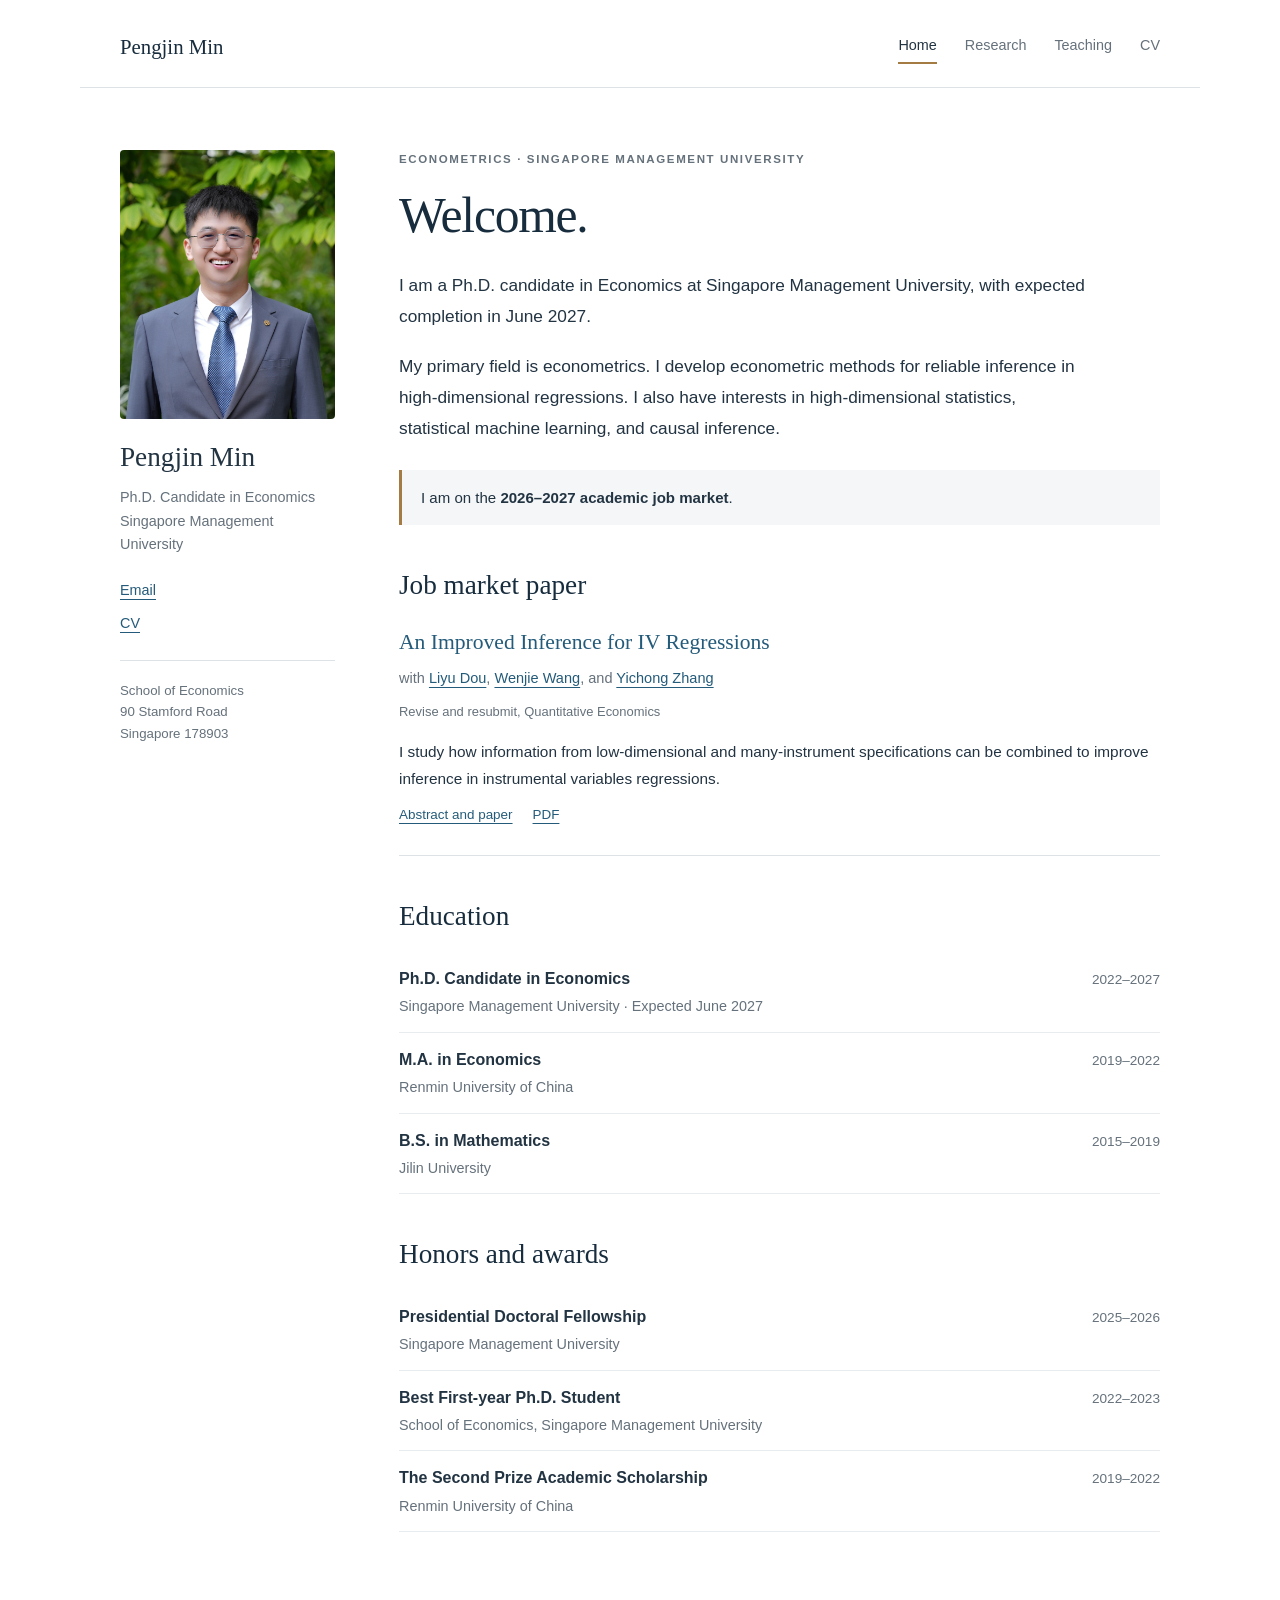
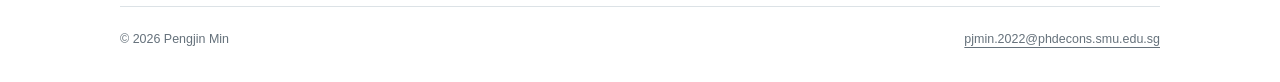
==== commit e61a3692: "Announce Quantitative Economics revise and resubmit" ====
--- a/index.html
+++ b/index.html
@@ -32,7 +32,7 @@
 <div class="intro"><p>I am a Ph.D. candidate in Economics at Singapore Management University, with expected completion in June 2027.</p><p>My primary field is econometrics. I develop econometric methods for reliable inference in high-dimensional regressions. I also have interests in high-dimensional statistics, statistical machine learning, and causal inference.</p></div>
 <div class="market"><p>I am on the <strong>2026–2027 academic job market</strong>.</p></div>
 <h2>Job market paper</h2>
-<article class="paper"><h3><a href="papers/iv-inference.html">An Improved Inference for IV Regressions</a></h3><p class="coauthors">with <a href="https://sites.google.com/view/liyudou/">Liyu Dou</a>, <a href="https://sites.google.com/site/wenjiemetrics/home">Wenjie Wang</a>, and <a href="https://sites.google.com/site/yichongzhang86/">Yichong Zhang</a></p><p class="paper-summary">I study how information from low-dimensional and many-instrument specifications can be combined to improve inference in instrumental variables regressions.</p><div class="paper-links"><a href="papers/iv-inference.html">Abstract and paper</a><a href="https://arxiv.org/pdf/2506.23816">PDF</a></div></article>
+<article class="paper"><h3><a href="papers/iv-inference.html">An Improved Inference for IV Regressions</a></h3><p class="coauthors">with <a href="https://sites.google.com/view/liyudou/">Liyu Dou</a>, <a href="https://sites.google.com/site/wenjiemetrics/home">Wenjie Wang</a>, and <a href="https://sites.google.com/site/yichongzhang86/">Yichong Zhang</a></p><p class="status">Revise and resubmit, Quantitative Economics</p><p class="paper-summary">I study how information from low-dimensional and many-instrument specifications can be combined to improve inference in instrumental variables regressions.</p><div class="paper-links"><a href="papers/iv-inference.html">Abstract and paper</a><a href="https://arxiv.org/pdf/2506.23816">PDF</a></div></article>
 <h2>Education</h2><div class="entry"><div><strong>Ph.D. Candidate in Economics</strong><p>Singapore Management University · Expected June 2027</p></div><time>2022–2027</time></div><div class="entry"><div><strong>M.A. in Economics</strong><p>Renmin University of China</p></div><time>2019–2022</time></div><div class="entry"><div><strong>B.S. in Mathematics</strong><p>Jilin University</p></div><time>2015–2019</time></div><h2>Honors and awards</h2><div class="entry"><div><strong>Presidential Doctoral Fellowship</strong><p>Singapore Management University</p></div><time>2025–2026</time></div><div class="entry"><div><strong>Best First-year Ph.D. Student</strong><p>School of Economics, Singapore Management University</p></div><time>2022–2023</time></div><div class="entry"><div><strong>The Second Prize Academic Scholarship</strong><p>Renmin University of China</p></div><time>2019–2022</time></div></main>
   </div>
   <footer class="site-footer"><span>© 2026 Pengjin Min</span><a href="mailto:pjmin.2022@phdecons.smu.edu.sg">pjmin.2022@phdecons.smu.edu.sg</a></footer>
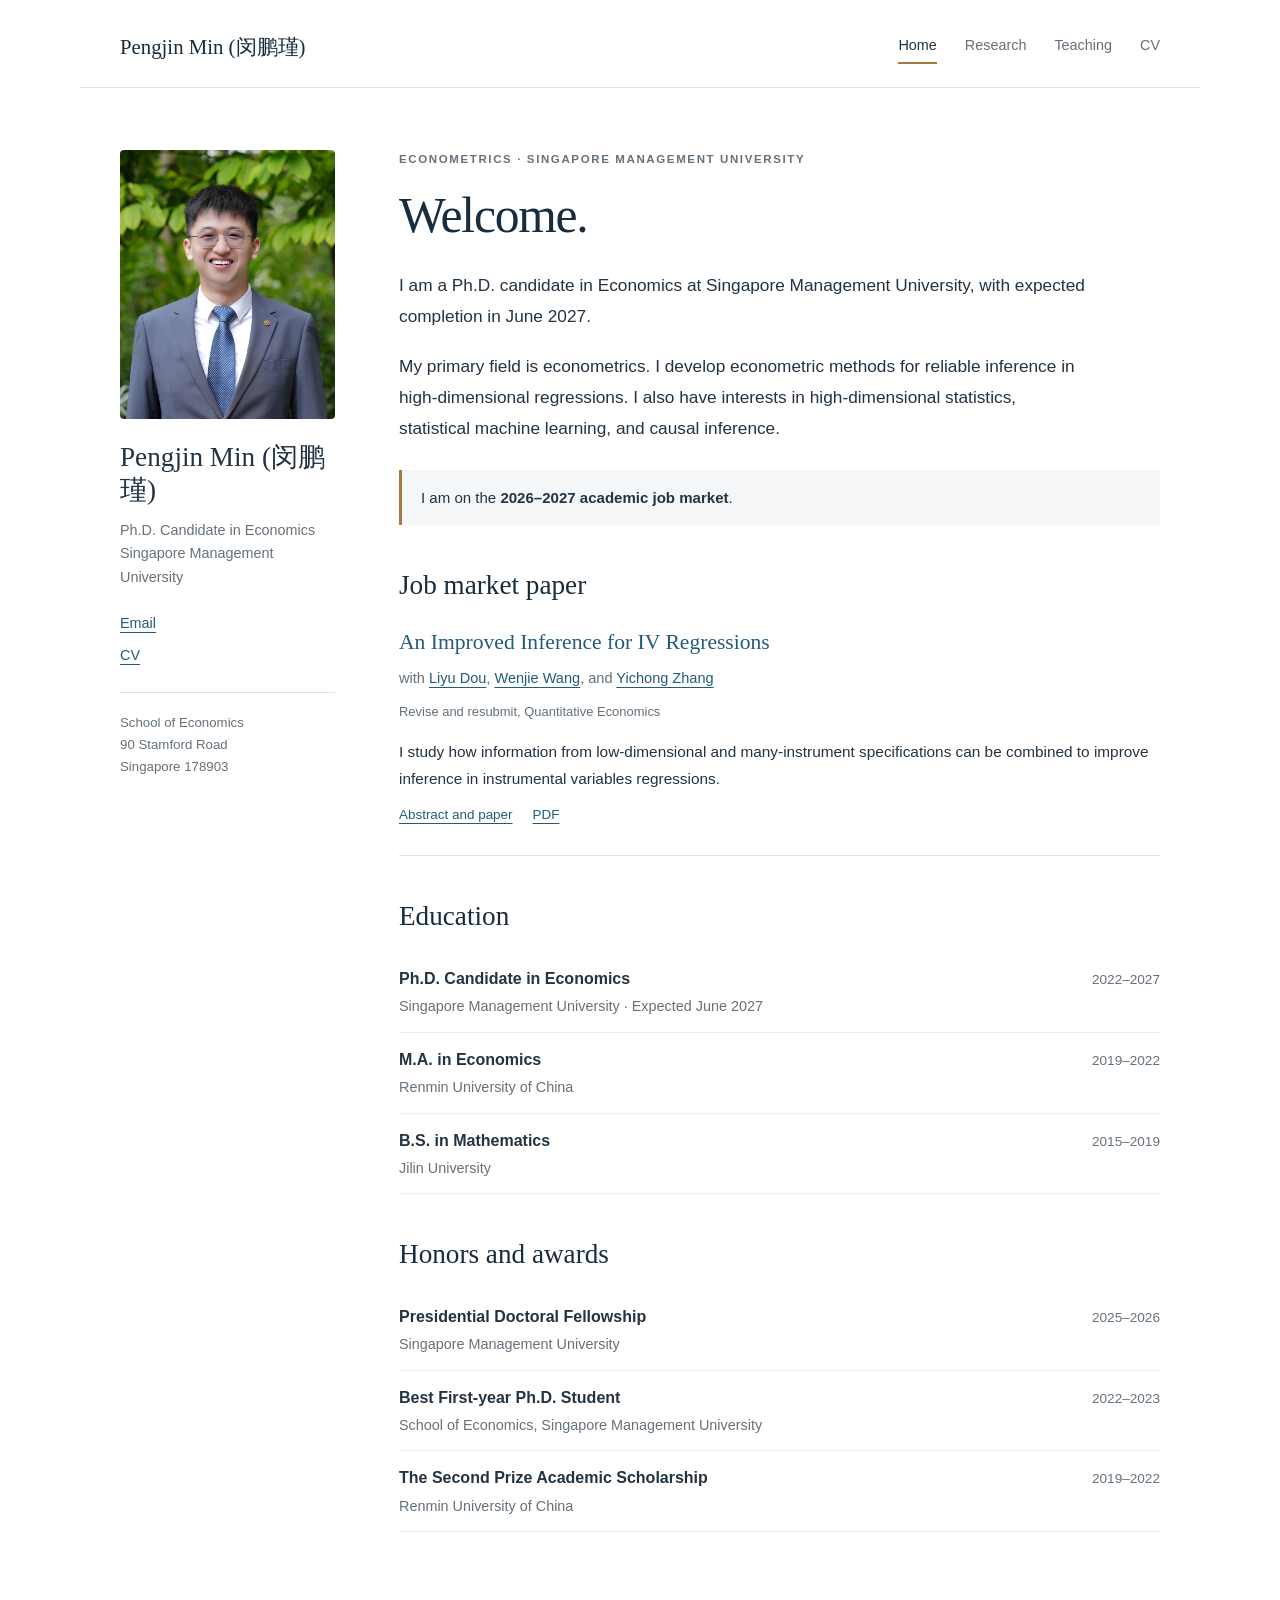
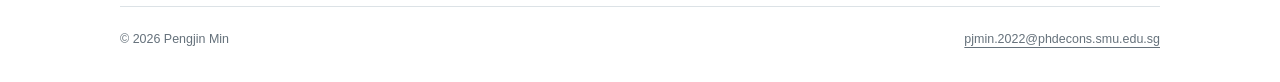
==== commit 03bfc64e: "Add Chinese name to homepage" ====
--- a/index.html
+++ b/index.html
@@ -18,11 +18,11 @@
 </head>
 <body>
   <a class="skip" href="#main">Skip to content</a>
-  <header class="site-header"><a class="wordmark" href="index.html">Pengjin Min</a><nav class="nav" aria-label="Main navigation"><a href="index.html" aria-current="page">Home</a><a href="research.html">Research</a><a href="teaching.html">Teaching</a><a href="files/Pengjin_Min_CV.pdf">CV</a></nav></header>
+  <header class="site-header"><a class="wordmark" href="index.html">Pengjin Min (闵鹏瑾)</a><nav class="nav" aria-label="Main navigation"><a href="index.html" aria-current="page">Home</a><a href="research.html">Research</a><a href="teaching.html">Teaching</a><a href="files/Pengjin_Min_CV.pdf">CV</a></nav></header>
   <div class="layout">
     <aside class="profile" aria-label="Profile and contact">
       <img class="profile-photo" src="assets/pengjin-min.jpg" alt="Portrait of Pengjin Min" width="800" height="1200" decoding="async">
-      <p class="profile-name">Pengjin Min</p>
+      <p class="profile-name">Pengjin Min (闵鹏瑾)</p>
       <p class="role">Ph.D. Candidate in Economics<br>Singapore Management University</p>
       <ul><li><a href="mailto:pjmin.2022@phdecons.smu.edu.sg">Email</a></li><li><a href="files/Pengjin_Min_CV.pdf">CV</a></li></ul>
       <p class="contact-address">School of Economics<br>90 Stamford Road<br>Singapore 178903</p>
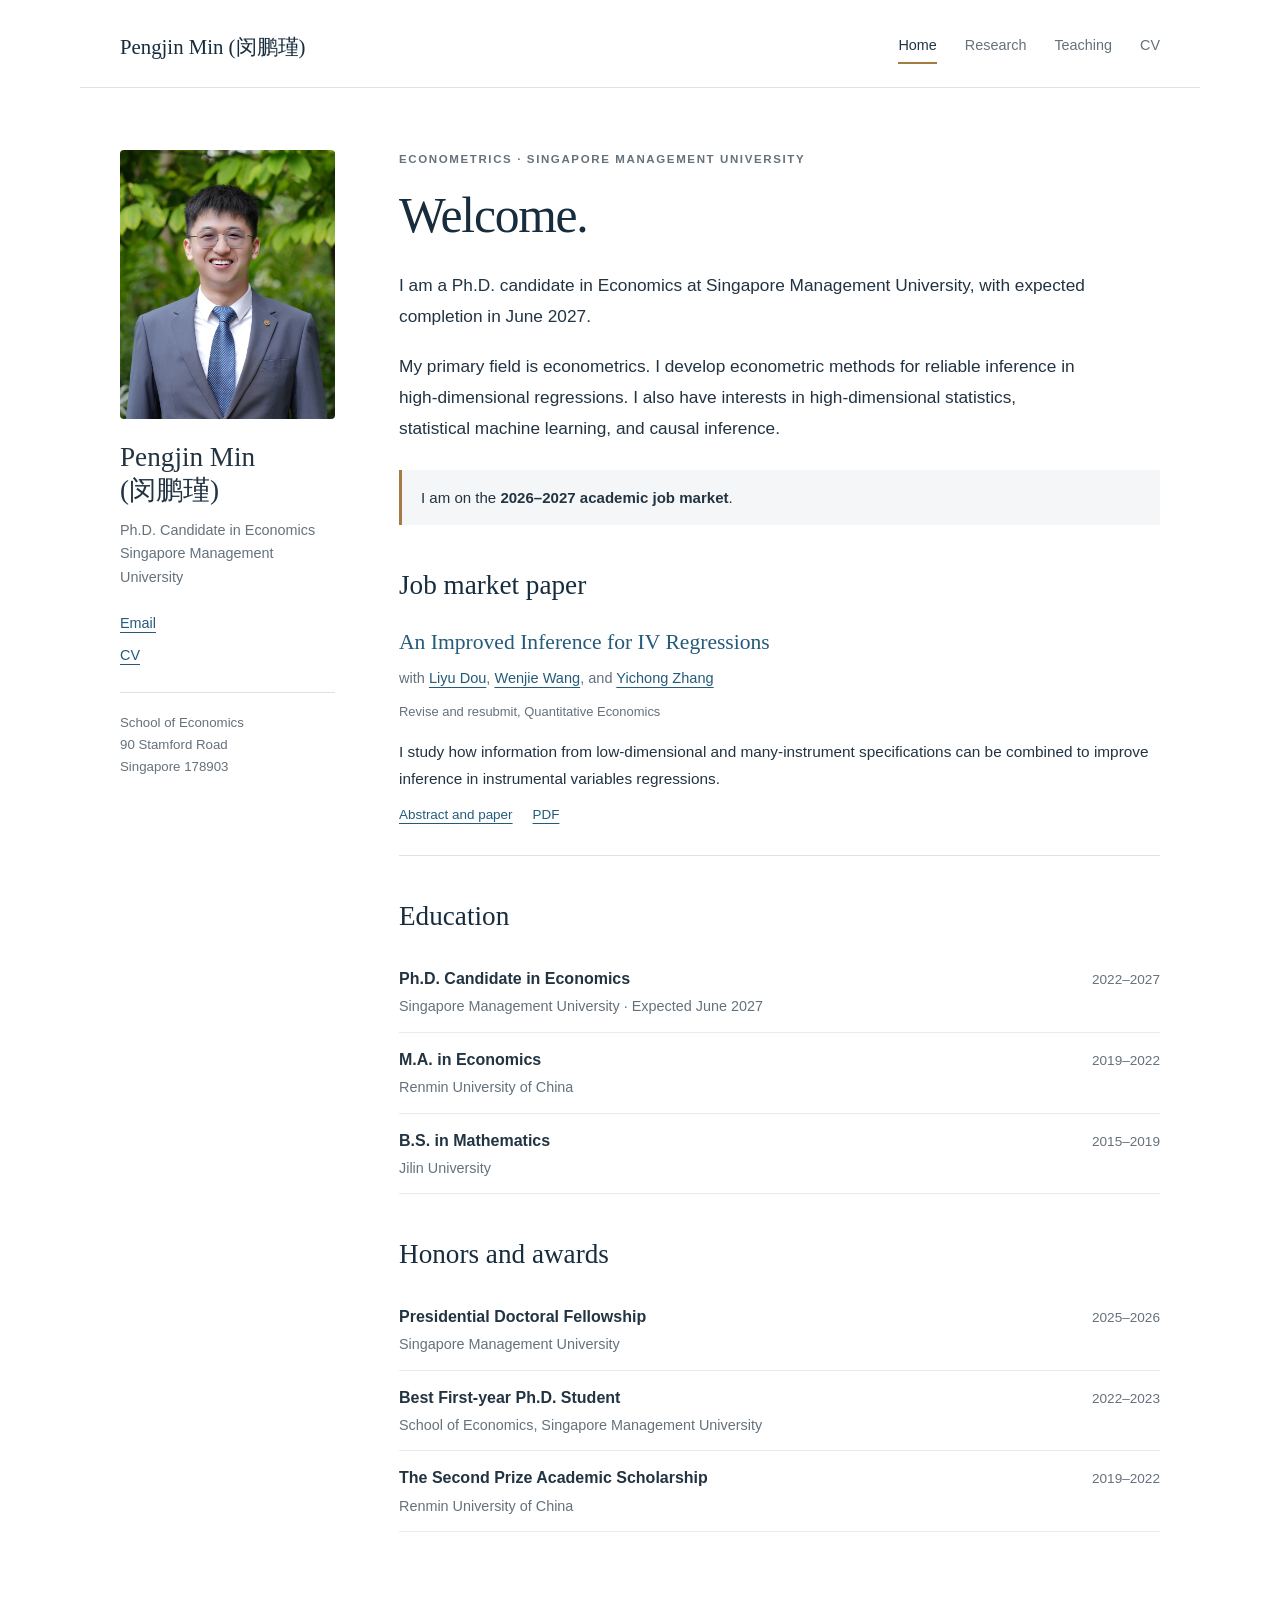
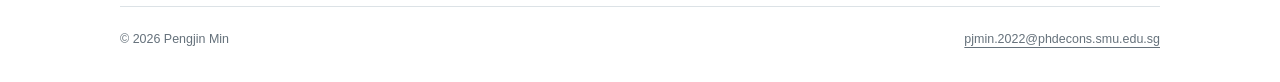
==== commit e1bbab12: "Keep Chinese name together when wrapping" ====
--- a/index.html
+++ b/index.html
@@ -22,7 +22,7 @@
   <div class="layout">
     <aside class="profile" aria-label="Profile and contact">
       <img class="profile-photo" src="assets/pengjin-min.jpg" alt="Portrait of Pengjin Min" width="800" height="1200" decoding="async">
-      <p class="profile-name">Pengjin Min (闵鹏瑾)</p>
+      <p class="profile-name">Pengjin Min <span style="white-space:nowrap">(闵鹏瑾)</span></p>
       <p class="role">Ph.D. Candidate in Economics<br>Singapore Management University</p>
       <ul><li><a href="mailto:pjmin.2022@phdecons.smu.edu.sg">Email</a></li><li><a href="files/Pengjin_Min_CV.pdf">CV</a></li></ul>
       <p class="contact-address">School of Economics<br>90 Stamford Road<br>Singapore 178903</p>
